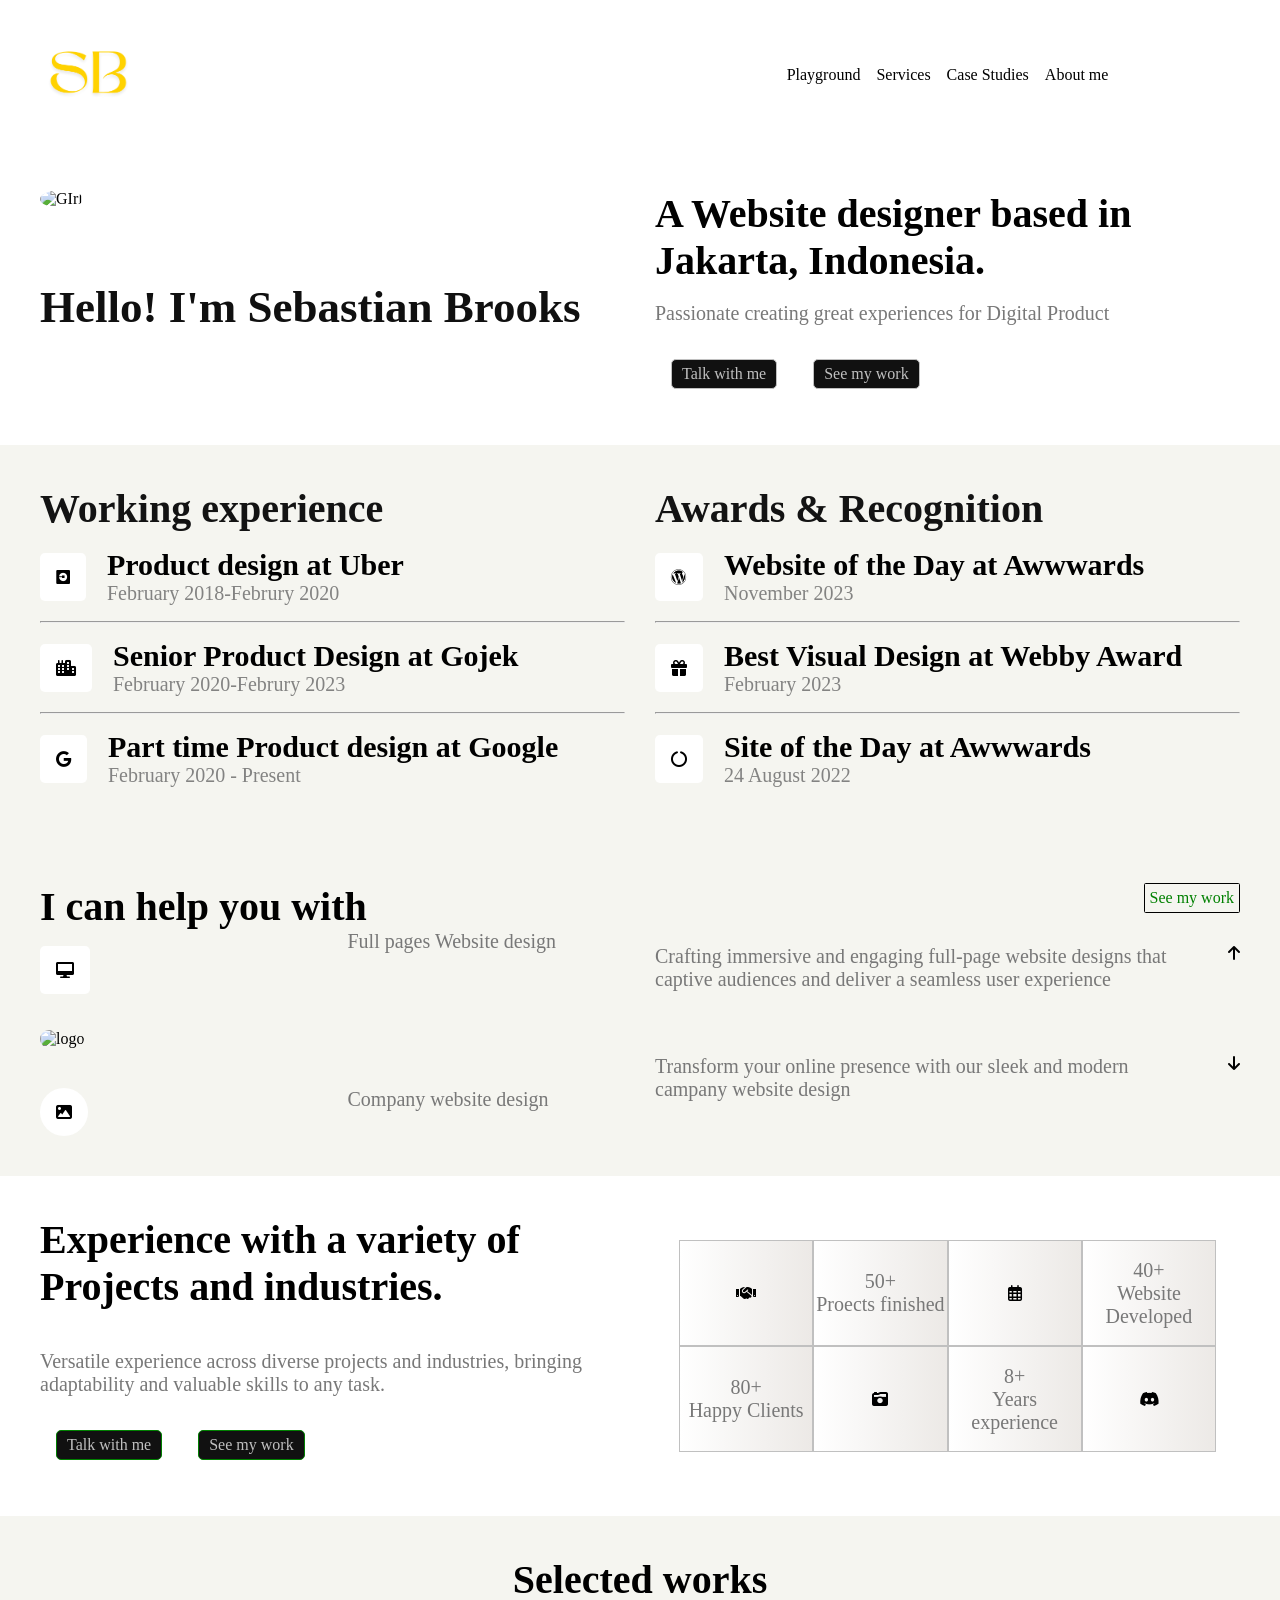
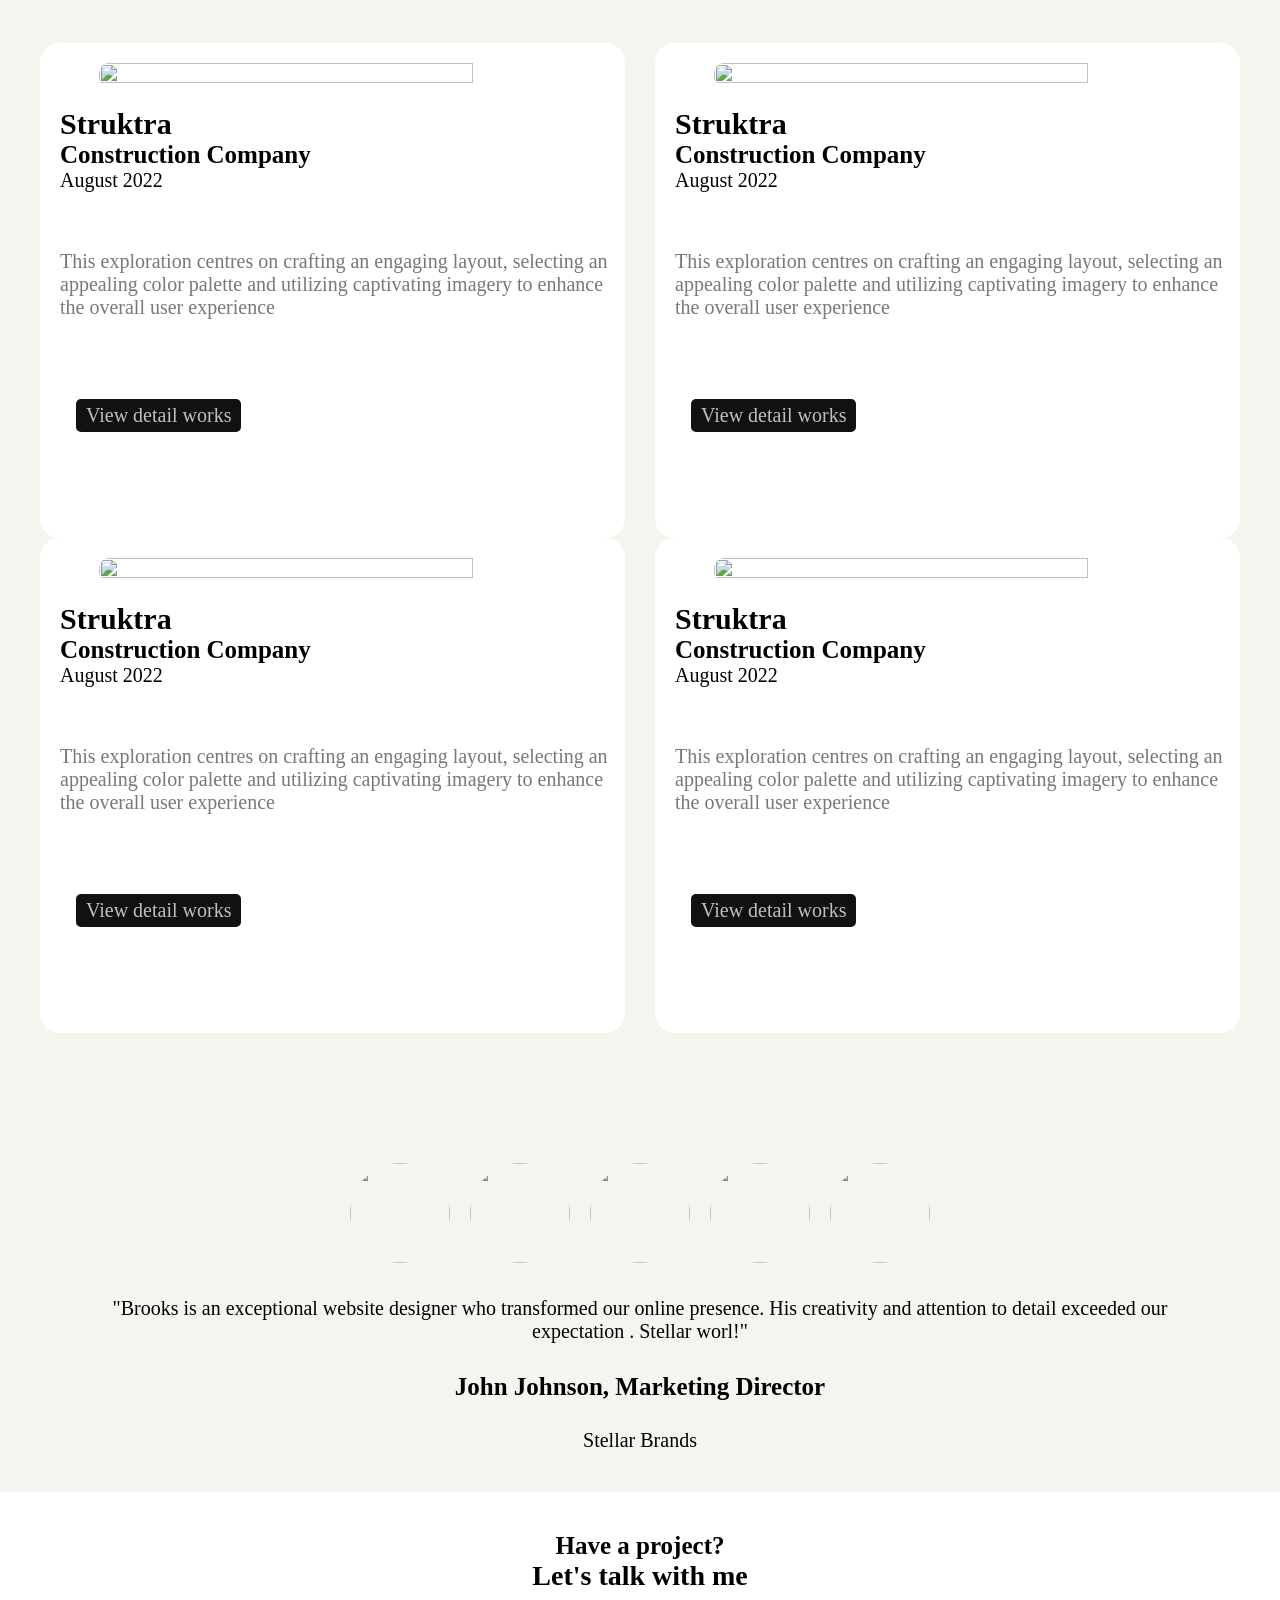
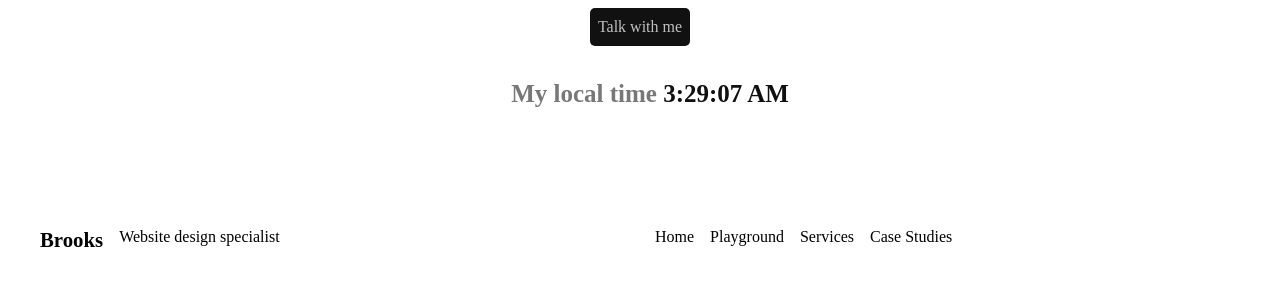
==== Own project.html @ 253f6c7d "complete" ====
<!DOCTYPE html>
<html lang="en">
<head>
    <meta charset="UTF-8">
    <meta name="viewport" content="width=device-width, initial-scale=1.0">
    <title>Project    </title>
  <link rel="stylesheet" href="./style.css">
  <link rel="stylesheet" href="https://cdnjs.cloudflare.com/ajax/libs/font-awesome/6.0.0/css/all.min.css" integrity="sha512-9usAa10IRO0HhonpyAIVpjrylPvoDwiPUiKdWk5t3PyolY1cOd4DSE0Ga+ri4AuTroPR5aQvXU9xC6qOPnzFeg==" crossorigin="anonymous" referrerpolicy="no-referrer" />

</head>
<body>
    <Section class="navbar-section two-grid ">
      
            <div class="img"> <img src="./Technical(3).png" alt="Logo of SB" width="100px" height=""></a></div>

            <div class="nav"> <a href="/" class="nav">Playground</a>
                <a href="/" class="nav">Services</a>
                <a href="/" class="nav">Case Studies</a>
                <a href="/" class="nav">About me</a></div>
        
           
          
             <!-- <a href="/"> <img src='./logo(1).png' alt="logo" class="nav"></a> -->
           
        
   
    </Section>

    <section class="main two-grid">
        <div class="intro-1">
            <div class="img"> <img src="https://images.pexels.com/photos/1036623/pexels-photo-1036623.jpeg?auto=compress&cs=tinysrgb&w=1260&h=750&dpr=2" alt="GIrl "></div>
           
            <h1>Hello! I'm Sebastian Brooks</h1>
        </div>
        <div class="intro-2">
            <h2>A Website designer based in Jakarta, Indonesia. </h2>
            <p>Passionate creating great experiences for Digital Product</p>
            <a href="/"> Talk with me </a>
            <a href=""> See my work</a>
            <!-- <button> Talk with me</button>  -->
         </div>
    </section> 


<section class="Playground two-grid">
<div class="experience">
    <h2>Working experience</h2>
    <div class="icon" >
        <div class="1"> <i class="fa-brands fa-uber"></i></div>
        <div>  <h3>Product design at Uber</h3>
            <p class="duration">February 2018-Februry 2020</p></div>
    </div>
    <hr>
    <div class="icon" >
        <div class="1"> <i class="fa-solid fa-city"></i></div>
        <div>  <h3>Senior Product Design at Gojek</h3>
            <p class="duration">February 2020-Februry 2023</p></div>
    </div>
    <hr>
    <div class="icon" >
        <div class="1"> <i class="fa-brands fa-google"></i></div>
        <div>  <h3>Part time Product design at Google</h3>
            <p class="duration">February 2020 - Present</p></div>
    </div>
   
      
    
    
</div>

<div class="awards">
    <h2>Awards & Recognition</h2>
    <div class="icon" >
        <div class="1"><i class="fa-brands fa-wordpress"></i></div>
        <div>  <h3>Website of the Day at Awwwards</h3>
            <p class="duration">November 2023</p></div>
    </div>
    <hr>
    <div class="icon" >
        <div class="1"> <i class="fa-solid fa-gift"></i></div>
        <div>  <h3>Best Visual Design at Webby Award</h3>
            <p class="duration">February 2023</p></div>
    </div>
    <hr>
    <div class="icon" >
        <div class="1"> <i class="fa-solid fa-circle-notch"></i></div>
        <div>  <h3>Site of the Day at Awwwards</h3>
            <p class="duration">24 August 2022</p></div>
    </div>
</div>
</section > 


<section class="Services two-grid">
    <div class="div-1">
        <h2>I can help you with</h2>
        <div class="two-grid">
            <div class="icon"><i class="fa-solid fa-desktop"></i></div>
            <div><p>Full pages Website design</p></div>
        </div>
        <div class="img"><img src="https://blog.tubikstudio.com/wp-content/uploads/2021/11/garden-website-design.png" alt="logo"></div>

        <div class="two-grid">
            <div><i class="fa-solid fa-image"></i></div>
            <div><p>Company website design</p></div>
        </div>
            </div>
        

    <div class="div-2">
        <div class="btn"><a href="/">See my work </a> </div>
        <div class="arrow">
            <div class="para">  <p>Crafting immersive and engaging full-page website designs that captive audiences and deliver a seamless user experience</p></div>
            <div> <a class="icon"><i class="fa-solid fa-arrow-up"></i></a></div>
           
        </div >
        <div>   <img src="https://fiverr-res.cloudinary.com/images/t_main1,q_auto,f_auto,q_auto,f_auto/gigs/267310761/original/ea6da70c96e2dbf6f3dd034eaaaf943312739d40/design-you-a-beautiful-website.jpg" alt=""></div>
     
        <div class="arrow">
            <div class="para">  <p>Transform your online presence with our sleek and modern campany website design</p></div>
            <div>  <a class="icon"><i class="fa-solid fa-arrow-down"></i></a></div>
          
        </div>
    </div>
</section>

<section class="industries two-grid">
    <div class="div-1">
        <h2>Experience with a variety of Projects and industries.</h2>
        <p> Versatile experience across diverse projects and industries, bringing adaptability and valuable skills to any task.</p>
        <br>
        <a href="/"> Talk with me</a>
        <a href="/"> See my work</a>
    </div>

    <div class="div-2">

        <div class="line-1">

       <div class="box 1"><i class="fa-solid fa-handshake"></i></div>
       <div class="box 1"><p>50+ <br> Proects finished</p></div>
       <div class="box 1"><i class="fa-regular fa-calendar-days"></i></div>
       <div class="box 1"><p>40+ <br> Website Developed</p></div>
       <div class="box 1"> <p>80+ <br>Happy Clients</p></div>
       <div class="box 1"><i class="fa-solid fa-camera-retro"></i></div>
       <div class="box 1"><p>8+ <br>Years experience</p></div>
       <div class="box 1"><i class="fa-brands fa-discord"></i></div>
            <!-- <div class="grid-1 two-grid">
                <div class="dabba"><i class="fa-solid fa-handshake"></i> </div>
                <div class="dabba"><p>50+ <br> Proects finished</p></div>
            </div>
          <div class="grid-2 two-grid">

            <div class="dabba"><i class="fa-regular fa-calendar-days"></i></div>
            <div class="dabba"><p>40+ <br> Website Developed</p></div> -->
          </div>
            
        </div>
        
</section>


<section class="works">
<h2 class="heading"> Selected works</h2>
<div class="two-grid">

    <div class="dabba-1">
        <div class="img">
            <img src="https://colorlib.com/wp-content/uploads/sites/2/library-website-design-1.jpg" alt="">
        </div>
        <div class="ajooba">
            <h3>Struktra </h3>
            <h4>Construction Company</h4>
            <p class=" date">August 2022</p>
        </div>
        <div><p class="para">
            This exploration centres on crafting an engaging layout, selecting an appealing color palette  and utilizing captivating imagery to enhance the overall user experience
            <br> 
            <a href="/"> View detail works</a>
        </p></div>
    </div>


    <div class="dabba-1">
        <div class="img">
            <img src="https://www.hostinger.in/tutorials/wp-content/uploads/sites/2/2023/06/cocacola-landing-page.png" alt="">
        </div>
        <div class="ajooba">
            <h3>Struktra </h3>
            <h4>Construction Company</h4>
            <p class=" date">August 2022</p>
        </div>
        <div><p class="para">
            This exploration centres on crafting an engaging layout, selecting an appealing color palette  and utilizing captivating imagery to enhance the overall user experience
            <br> 
            <a href="/"> View detail works</a>
        </p></div>

    </div>
       
        <div class="dabba-1">
            <div class="img">
                <img src="https://assets.justinmind.com/wp-content/uploads/2021/08/land-book-web-design-inspiration.png" alt="">
            </div>
            <div class="ajooba">
                <h3>Struktra </h3>
                <h4>Construction Company</h4>
                <p class=" date">August 2022</p>
            </div>
            <div><p class="para">
                This exploration centres on crafting an engaging layout, selecting an appealing color palette  and utilizing captivating imagery to enhance the overall user experience
                <br> 
                <a href="/"> View detail works</a>
            </p></div>
    
        </div>
    
        <div class="dabba-1">
            <div class="img">
                <img src="https://www.hostinger.in/tutorials/wp-content/uploads/sites/2/2023/06/cocacola-landing-page.png" alt="">
            </div>
            <div class="ajooba">
                <h3>Struktra </h3>
                <h4>Construction Company</h4>
                <p class=" date">August 2022</p>
            </div>
            <div><p class="para">
                This exploration centres on crafting an engaging layout, selecting an appealing color palette  and utilizing captivating imagery to enhance the overall user experience
                <br> 
                <a href="/" class="btn"> View detail works</a>
            </p></div>
        </div>
</div>
        
 
    </section>
       

  <section class="case ">
    <div class="photos .box-grid">
        <div class="two">
            <div><img src="https://images.pexels.com/photos/1036622/pexels-photo-1036622.jpeg" alt=""></div>
        <div><img src="https://images.pexels.com/photos/774909/pexels-photo-774909.jpeg?auto=compress&cs=tinysrgb&w=1260&h=750&dpr=2" alt=""></div>
        <div><img src="https://images.pexels.com/photos/2379004/pexels-photo-2379004.jpeg" alt=""></div>
        <div><img src="https://images.pexels.com/photos/1181690/pexels-photo-1181690.jpeg?auto=compress&cs=tinysrgb&w=1260&h=750&dpr=2" alt=""></div>
    
        <div><img src="https://images.pexels.com/photos/1043474/pexels-photo-1043474.jpeg?auto=compress&cs=tinysrgb&w=1260&h=750&dpr=2" alt=""></div> </div>

        <div class="para">
            <p>"Brooks is an exceptional website designer who transformed our online  presence. His creativity and attention to detail exceeded our expectation . Stellar worl!" </p>
           
    
        </div>
        
    </div>
   
    <div class="by">
        <h5>John Johnson, Marketing Director</h5>
    <br>
        <p      class="name"
        >Stellar Brands</p>
    </div>

</div>

  </section>



  <section class="footer">
<div>
    <div class="have"> <h4>Have a project?</h4></div>
   <div class="heading">  <h3>Let's talk with me </h3></div>
  <div class="btn"> <a href="/" > Talk with me</a></div>
   
  <div class="para"><h4 >My local time  <span class="time">6:18:31 pm</span>
  </h4></div>
    
</div>
  </section>
    

  <section class="last">
    <div class="two-grid">
        <div class="box-1">
           <div>           
             <a href="/" class="brooks">Brooks</a>
           </div>
           <div>
            <a href="/">Website design specialist</a>
           </div>
          
    </div>

    <div class="box-2">
        <div> <a href="/" class="nav">Home</a></div>
        <div><a href="/" class="nav">Playground</a></div>
        <div><a href="/" class="nav">Services</a></div>
        <div><a href="/" class="nav">Case Studies</a></div>

    </div>
        
</div>
    
  </section>

<script>
 const currentTime = () => {
  const newTime =   new Date().toLocaleTimeString();
 const time = document.querySelector(".time").innerText = newTime;

 } 
 currentTime();
 setInterval(() => {
    currentTime();
 });

//  const intervalid =  setInterval(() => {
//             currentTimes();
//         },1000);
</script> 

</body>
</html>
---- style.css ----
*{
    padding: 0;
    margin: 0;
    box-sizing: border-box;
}


 .two-grid {
    display: grid;
    grid-template-columns: repeat(2,1fr);
    column-gap: 30px;
}

a{
    text-decoration: none;
    color: black;
}

    .navbar-section {
    
        padding:40px;
   

        /* .two-grid {
            display: grid;
            grid-template-columns: repeat(2,1fr);
        } */
       
    
            .nav  {
                /* font-size: rem; */
                /* display: inherit; */
                display: flex;
                gap: 1rem;
                /* padding: 0.1rem; */
                justify-content: center;
                align-items: center;
                position: relative;

                a:hover{
                    color: grey;

                    /* border: 0.1rem solid gray; */
                }
               

               /* padding: 1rem; */
            }
            .img {
                display: flex;
    
                align-items: center;
            }
        }
                
        .main{
            padding: 40px;

            .intro-1 {
            display: inherit;
    
                h1 {
                    font-size: 50px;
                    color: #101010;
                    text-align:left;
                }
                & img {
                border-radius: 50%;
                width:100px;
                height:100px;
                object-fit: cover;
            
            }
        }

        .intro-2 {
            /* display: flex; */
            justify-content: center;
            align-items: center;
            /* margin: 5rem; */
   
            h2 {
                /* padding-top: ; */
                font-size: 40px;
                color: #010101;
                
               
            }
            p{ 
                /* font-size: 1.3rem ; */
                color: #787878;
                margin:18px 0px;
                color: #787878;
            }
            a {
                display: inline-block;
                padding: 5px 10px 5px 10px;
                border: 1px solid;
                
                 color: #c0c0c0;
                background-color: #111111; 
                
                margin:  1rem   ;
                border-radius: 5px;
                &:hover {
                    color: white;
                    background-color: black;
                }
            }
        }

        }          

.Playground {
    background-color: #f5f5f0;
    /* padding: 20px;
    padding-top: 60px;
    padding-bottom: 60px; */
    padding: 40px ;

    hr {
        color: #dfe1d3;
    }
    .icon {
        display: flex;
        align-items: center;
        column-gap: 5px;
        margin: 1rem 0rem 1rem 0rem;
        /* padding: 1rem; */
        /* border: 1px solid black; */
        a {
            display: inline;
            text-decoration: none;
        }

        i {
            padding: 1rem;
            background-color: white;
            border-radius: 5px;
            margin-right: 1rem;
        }
    }
    
    p{
        color: #393938;
        font-size: 18px;
    }

    .duration{
        color: #838382;
    }
    h2 {
        font-size: 35px;
        color: #131313;

    }
    h3 {
        font-size:25px;
    }
}


.Services {

    background-color:#f5f5f0 ;
    padding:40px;
 
  
    p {
        font-size: 1.3rem ;
        color: #787878;
    }
    h3 {
        margin: 0px 0px 40px 0px;
        font-size: 30px;
    }
    img {
        width: 100%;
        height: auto;
        border-radius:10px;
        margin: 20px 0px 40px 0px ;
    }
   
    .div-1 {
        i {
            padding: 1rem;
            background-color: white;
            border-radius: 50%;
            /* padding: 1rem; */

         
        }

        .two-grid {
            .icon {
                display: flex;
                align-items: center;
                column-gap: 1px;
                margin: 1rem 0rem 1rem 0rem;
                /* padding: 1rem; */
                /* border: 1px solid black; */
                a {
                    display: inline;
                    text-decoration: none;
                }
        
                i {
                    padding: 1rem;
                    background-color: white;
                    border-radius: 5px;
                    margin-right: 1rem;
                }
            }  
        }
     

       
        
    }
.div-2{
    .para {
display: inherit;
    }
    .arrow {
        display: flex;
        gap: 2rem;
    }
    
.btn {
    display: flex;
    /* justify-content: end; */
    /* padding-left: 80% ; */
    justify-content: end;

    a{
        display: inline-block;
        border: 1px solid black;
        padding: 5px;
        margin-bottom: 2rem;
        /* margin-left: 2rem; */
        border-radius: 0.1rem;
        color: green;
        &:hover {
            color: lemonchiffon;
            background-color: #393938;
        }
    
    }

}
    /* justify-content: end; */
   

}



}

.industries {
    width: 100%;
    padding: 40px ;
    /* padding: 60px 20px 80px 20px; */
    /* display: inherit; */
    h2 {
        margin: 0px 0px 40px 0;
        font-size: 30px;
}
p{
    /* font-size: 18px;
    /* margin: 0.5rem 0rem  1rem 0rem ; */
    color: #787878; 

    font-size: 1.3rem ;
    color: #787878;
}
a {
    display: inline-block;
    padding: 5px 10px 5px 10px;
    border: 1px solid green;
    color: #c0c0c0;
    background-color: #111111; 
    
    /* color: #c0c0c0; */
    /* background-color: #111111; */
    
    margin:  1rem   ;
    border-radius: 5px;
    &:hover {
        color: white;
        background-color: black;
    }
}

.div-2{
    /* display: flex;
    justify-content: center;
    align-items:center ;
    width: 100%; */
    /* border: 1px solid green; */
    display: inherit;

    .line-1 {
        width: 100%;
        /* border: 1px solid green; */
        /* column-rule-color: #c0c0c0; */
        padding: 1.5rem;
        /* margin: 1.5rem; */
        

       display: grid;

        grid-template-columns: repeat(4,1fr);
        .box {
            width: 100%;
            height: 100%;
            border: 1px solid #c0c0c0;
            display: flex;
            justify-content: center;
            align-items: center;
            text-align: center;
            background: #ECE9E6;  /* fallback for old browsers */
            background: -webkit-linear-gradient(to right, #FFFFFF, #ECE9E6);  /* Chrome 10-25, Safari 5.1-6 */
            background: linear-gradient(to right, #FFFFFF, #ECE9E6); /* W3C, IE 10+/ Edge, Firefox 16+, Chrome 26+, Opera 12+, Safari 7+ */
                        

            

        }
        
       
        
        justify-items: center;
        align-items: center;

      
           
        }

       

    
    }
}


.works {
    background-color: #f5f5f0;

/* padding: 80px 20px 100px  20px; */
padding:40px;


.two-grid {
    display: grid;
    grid-template-columns: repeat(2,1fr);
    
}


.heading {
    display: flex;
    justify-content: center;
    align-items: center;
}
h2 {

    padding: 0px 0px 40px 0px;
    font-size: 35px;}
    .two-grid {
        .dabba-1 {
            width: 100%;
            height: 100%;
            margin-bottom: 50px;
            border-radius: 20px;
            

            background-color:white;

            /* padding-bottom: 100px; */
        
            .img {
                
                display: flex;
                justify-content: center;
                align-items: center;
                margin-top: 20px;
               
            }
            img {
                width:80%;
                height: 80%;
                border-radius:10px;
                object-fit: cover;
                /* margin: 20px 0px 40px 20px ; */
            }
            /* h4 {
                font-size: 28px;      
                  } */
            /* h5 {
                font-size: 20px;
            } */
            .date {
                font-size: 20px;
            }
            .para {
                padding:18px 0 40px 20px;
                /* font-size: 1.3rem ; */
                color: #787878;
            }
            .btn {
              justify-content: baseline;
              align-items: center;
            }
            .ajooba {
                padding: 20px 0px 40px 20px;
            }

            
                a {
                    display: inline-block;
                    /* padding: ; */
                    padding: 5px 10px 5px 10px;
                    /* padding-bottom: 0; */
                    /* border: 1px solid white; */
                    
                     color: #c0c0c0;
                    background-color: #111111; 
                    
                    margin:  1rem   ;
                    margin-top: 5rem;
                    /* margin-bottom: rem; */
                    border-radius: 5px;
                    &:hover {
                        color: white;
                        background-color: black;
                    }
                }
            }
        }
    

            }
            
 .case {


             /* padding: 60px 20px 80px 20px; */
             padding:40px;

                background-color: #f5f5f0;
                .by {
                    h5 {
                        padding: 0px 40px 10px 40px ;
                        display: flex;
                        justify-content: center;
                        align-items: center;
                        font-weight: bolder;
                        font-size: 1.5rem;

                       
                    }

                }
                .name {
                    display: flex;
                    justify-content: center;
                    align-items: center;
                    font-size: 1.3rem;
                }
                .para {
                    padding: 30px 50px 30px 50px ;
                    display: flex;
                    justify-content: center;
                    text-align: center;
                    align-items: center;
                    font-size: 1.5rem;
                    
                    /* margin: 50px 100px; */
                }
                .photos {
                    padding-top: 50px ;

                    width: 100;
                    /* display: flex; */
                    /* flex-direction: row; */
                    justify-content: center;
                    /* align-items: center; */
                    column-gap: 25px;
                    /* padding: 80px ; */
                    .two {
                        /* margin: 0px 20px ; */
                        /* padding: 0px  10px; */
                        /* display: flex; */
                        /* flex-direction: row; */
                        gap: 20px;
                    }
                    .two {
                        flex-wrap: wrap;
                        display: flex;
                        justify-content: center;
                        align-items: center;
                    }
                    
                }
                img {
                    width: 100px ;
                    height: 100px;
                    border-radius: 50%;
                    object-fit: cover;
                }
            }
            
   .footer {

                padding: 40px ;
                /* background-color: orange; */
                /* display: flex;
                 justify-content: center;
                 align-items: center; */
                 /* /* padding:100px  ; */
                 /* padding: 20px auto;  */
                 .have {
                    font-size: 1.3rem ;
                    font-weight: bold;
                    padding: 10px auto;
                    display: flex;
                    justify-content: center;
                    align-items: center;
                 }
                 .heading {
                    font-size: 5rem;
                    font-weight: bolder;
                    padding: 10px auto;
                    display: flex;
                    justify-content: center;
                    align-items: center;
                 }
                 .para {
                    /* font-size: ; */
                    display: flex;
                    justify-content: center;
                    align-items: center;
                    padding:18px 0 40px 20px;
                    font-size: 1.3rem ;
                    color: #787878;
                    span {
                        font-weight: bold;
                        color: #101010;
                    }
                 }
                 .btn {
                    display: flex;
                    justify-content: center;
                    align-items: center;

                 }

                 
                a {
                    display:inline-block;
                    /* padding: ; */
                                        padding: 10px 8px 10px 8px;

                 
                    font-size: 1rem;

                    /* padding-bottom: 0; */
                    /* border: 1px solid white; */
                    
                     color: #c0c0c0;
                    background-color: #111111; 
                    
                    margin:  1rem   ;
                    margin-bottom: rem;
                    border-radius: 5px;
                    &:hover {
                        color: white;
                        background-color: black;
                    }
                }
            }
    
            .last {
                .two-grid {
                    .box-1 {
                        display: flex ;
                        flex-direction: row;
                        & a:hover {
                            color: #787878;
                        }
                    }
                    .box-2 {
                        display: flex ;
                        flex-direction: row;
                        & a:hover {
                            color: #787878;
                        }
                    }
                }
             }
    .last {
        padding:40px;
        /* margin: 3rem; */
                a{
                    margin-right: 1rem;
                    /* font-size: 1.2rem; */
                }
                
               .brooks{
                font-weight: bold;
                font-size: 1.3rem;
               }

   
               

                    

                }
   @media(width >= 1200px) {
                
          
            .main {
                .intro-1 {
                    h1 {
                        font-size: 45px;
                    }
                }
                .intro-2 {
                    h2 {
                        font-size:40px;
                    }
                    p {
                        font-size: 20px;
                    }
                }
            }
            .Playground {
                .experience {
                    h2 {
                        font-size:40px;
                    }
                    .icon {
                    h3 {
                        font-size: 30px;
                        }
                        p {
                       font-size: 20px;
                        }
                    }
                }
    .awards {
        h2 {
            font-size:40px;
        }
        .icon {
            h3 {
                font-size: 30px;
                }
                p {
                
                        font-size: 20px;
                }
    
            }
        }
          }
    
            .Services {
        .div-1 {
            h2 {
                font-size:40px;
            }
            .two-grid {
                p {
                    font-size: 20px;
    
                }
            }
        }
    
        .div-2 {
            .arrow {
                p {
                    font-size: 20px;
    
                }
            }
        }
             }

             
         .industries {
            .div-1 {
                h2 {
                    font-size:40px;

                }
                p {
                    font-size: 20px;

                }
            }

        .div-2 {
            .line-1 {
                .box {
                    p {
                        font-size: 20px;

                    }
                }
            }
        }
         }

         .works {
            h2 {
                font-size:40px;
            }
        .two-grid {
            .dabba-1 {
                p {
                    font-size: 20px;
                }
                .ajooba {
                    h3 {
               font-size: 30px;
                    }
                    h4 {
                        font-size: 25px;

                    }
                    p{
                        font-size: 20px;

                    }
                }

            }
        }
         }
         .case {
            .para {
                p{
                    font-size:20px ;
                }
            }
            .by {
                h5 {
                    font-size: 25px;
                }
                p {
                    font-size:20px ;
                }
            }
         }
         .footer {
            .have {
                h4 {
                    font-size: 25px;

                }
            }
            .heading {
                h3 {
                    font-size: 28px;

                }
            }
            .para {
                h4 {
                    font-size: 25px;

                }
            }
         }
    
   }
         
    @media(width< 1200px){
        
        .main {
            .intro-1 {
                h1 {
                    font-size: 45px;
                }
            }
            .intro-2 {
                h2 {
                    font-size:40px;
                }
                p {
                    font-size: 20px;
                }
            }
        }
        .Playground {
            .experience {
                h2 {
                    font-size:40px;
                }
                .icon {
                h3 {
                    font-size: 30px;
                    }
                    p {
                   font-size: 20px;
                    }
                }
            }
.awards {
    h2 {
        font-size:40px;
    }
    .icon {
        h3 {
            font-size: 30px;
            }
            p {
                    font-size: 20px;
                
            }

        }
    }
}

        .Services {
    .div-1 {
        h2 {
            font-size:40px;
        }
        .two-grid {
            p {
                font-size: 20px;

            }
        }
    }

    .div-2 {
        .arrow {
            p {
                font-size: 20px;

            }
        }
    }
         }

         .industries {
            .div-1 {
                h2 {
                    font-size:40px;

                }
                p {
                    font-size: 20px;

                }
            }

        .div-2 {
            .line-1 {
                .box {
                    p {
                        font-size: 20px;

                    }
                }
            }
        }
         }

         .works {
            h2 {
                font-size:40px;
            }
        .two-grid {
            .dabba-1 {
                p {
                    font-size: 20px;
                }
                .ajooba {
                    h3 {
               font-size: 30px;
                    }
                    h4 {
                        font-size: 25px;

                    }
                    p{
                        font-size: 20px;

                    }
                }

            }
        }
         }
         .case {
            .para {
                p{
                    font-size:20px ;
                }
            }
            .by {
                h5 {
                    font-size: 25px;
                }
                p {
                    font-size:20px ;
                }
            }
         }
         .footer {
            .have {
                h4 {
                    font-size: 25px;

                }
            }
            .heading {
                h3 {
                    font-size: 28px;

                }
            }
            .para {
                h4 {
                    font-size: 25px;

                }
            }
         }
    }

    @media(width < 1000px){

        .main {
            .intro-1 {
                h1 {
                    font-size: 40px;
                }
            }
            .intro-2 {
                h2 {
                    font-size:35px;
                }
                p {
                    font-size: 19px;
                }
            }
        }
        .Playground {
            .experience {
                h2 {
                    font-size:35px;
                }
                .icon {
                h3 {
                    font-size: 30px;
                    }
                    p {
                        font-size: 19px;
                    }
                }
            }
.awards {
    h2 {
        font-size:35px;
    }
    .icon {
        h3 {
            font-size: 30px;
            }
            p {
                font-size: 19px;
            }

        }
    }
}

   .Services {
    .div-1 {
        h2 {
            font-size:35px;
        }
        .two-grid {
            p {
                font-size: 19px;
            }
        }
    }

    .div-2 {
        .arrow {
            p {
                font-size: 19px;
            }
        }
    }
    }

    
    .industries {
        .div-1 {
            h2 {
                font-size:35px;

            }
            p {
                font-size: 19px;

            }
        }

    .div-2 {
        .line-1 {
            .box {
                p {
                    font-size: 19px;

                }
            }
        }
    }
     }

     .works {
        h2 {
            font-size:35px;
        }
    .two-grid {
        .dabba-1 {
            p {
                font-size: 19px;
            }
            .ajooba {
                h3 {
           font-size: 30px;
                }
                h4 {
                    font-size: 25px;

                }
                p{
                    font-size: 19px;

                }
            }

        }
    }
     }
     .case {
        .photos {
            .box-grid {
                .two {
                    display: flex;
                    grid-template-rows: 30%, 70%;
                }
              
            }
        }
        .para {
            p{
                font-size:19px ;
            }
        }
        .by {
            h5 {
                font-size: 23px;
            }
            p {
                font-size:19px ;
            }
        }
     }
     .footer {
        .have {
            h4 {
                font-size: 22px;

            }
        }
        .heading {
            h3 {
                font-size: 25px;

            }
        }
        .para {
            h4 {
                font-size: 22px;

            }
        }
     }
        .Playground, .works .two-grid , .industries ,.Services{
            h2 {
                font-size: 28px;
            }
            h3 {
                font-size:22px;
            }
            h4 {
                font-size: 23px;
            }
        }
       
    }

    @media(width< 850px ){

         .main {
            .intro-1 {
                .img {
                    display: flex;
                    justify-content: center;
                }
                h1 {
                    font-size: 35px;
                }
            }
            .intro-2 {
                h2 {
                    font-size:30px;
                }
                p {
                    font-size: 18px;
                }
            }
        } 

        .Playground {
            .experience {
                h2 {
                    font-size:30px;
                }
                .icon {
                h3 {
                    font-size: 25px;
                    }
                    p {
                        font-size: 18px;
                    }
                }
            }
.awards {
    h2 {
        font-size:30px;
    }
    .icon {
        h3 {
            font-size: 25px;
            }
            p {
                font-size: 18px;
            }

        }
    }
} 


    .Services {
    .div-1 {
        h2 {
            font-size:30px;
        }
        .two-grid {
            p {
                font-size: 18px;
            }
        }
    }

    .div-2 {
        .arrow {
            p {
                font-size: 18px;
            }
        }
    }
     } 

     
    .industries {
        .div-1 {
            h2 {
                font-size:30px;

            }
            p {
                font-size: 18px;

            }
        }

    .div-2 {
        .line-1 {
            .box {
                p {
                    font-size: 18px;

                }
            }
        }
    }
     }

     
     .works {
        h2 {
            font-size:30px;
            margin-top:40px ;
        }
    .two-grid {
        gap:30px ;
        .dabba-1 {
            padding-right: 20px;
         /* margin: 30px; */
            p {
                font-size: 18px;
            }
            .ajooba {
                h3 {
           font-size: 25px;
                }
                h4 {
                    font-size: 20px;

                }
                p{
                    font-size: 18px;

                }
            }

        }
    }
     }
     .case {
        /* .photos {
            .two {
                display: flex;
                flex-direction: column;
            }
        } */

        .para {
            p{
                font-size:18px ;
            }
        }
        .by {
            h5 {
                font-size: 21px;
            }
            p {
                font-size:18px ;
            }
        }
     }

     .footer {
        .have {
            h4 {
                font-size: 20px;

            }
        }
        .heading {
            h3 {
                font-size: 22px;

            }
        }
        .para {
            h4 {
                font-size: 20px;

            }
        }
     }

     .last {
        .two-grid {
            .box-1 {
                display: flex ;
                flex-direction: column;
            }
            .box-2 {
                display: flex ;
                flex-direction: column;
            }
        }
     }

        .main {
            grid-template-columns: 1fr;
          
          
            } 
            .Playground {
                /* display: flex; */
            justify-content: center;

            }

            .Services {
                .div-2 {
                    margin-top: 5rem;
                    .btn {
                        display: flex;
                        justify-content: center;
                    }
                }
            }

            .navbar-section {
                .img {
                    display: flex;
                    justify-content: center;
                }
            }
            .Playground,.Services, .industries, .works, .navbar-section, .works, .main{
                grid-template-columns:1fr;
            }

            .works {
                
                
                .two-grid {
                    grid-template-columns: 1fr;
                }
            }


        .intro-1{
            margin-bottom: 2rem ;
      
    }

    }
       
    @media(width< 650px ){
    
        .main {
            .intro-1 {
                h1 {
                    font-size: 30px;
                }
            }
            .intro-2 {
                h2 {
                    font-size:25px;
                }
                p {
                    font-size: 17px;
                }
            }
        }
                  
        .Playground {
            .experience {
                h2 {
                    font-size:25px;
                }
                .icon {
                h3 {
                    font-size: 20px;
                    }
                    p {
                        font-size: 17px;
                    }
                }
            }
.awards {
    h2 {
        font-size:25px;
    }
    .icon {
        h3 {
            font-size: 20px;
            }
            p {
                font-size: 17px;

            }
        }
    }
   }

    .Services {

    .div-1 {
        h2 {
            font-size:25px;
        }
        .two-grid {
            p {
                font-size: 17px;

            }
        }
    }

    .div-2 {
        .arrow {
            p {
                font-size: 17px;

            }
        }
    }
     }

     
    .industries {
        .div-1 {
            h2 {
                font-size:25px;

            }
            p {
                font-size: 17px;

            }
        }

    .div-2 {
        .line-1 {
            .box {
                p {
                    font-size: 17px;

                }
            }
        }
    }
     }

      
     .works {
        h2 {
            font-size:25px;
        }
    .two-grid {
        .dabba-1 {
            p {
                font-size: 17px;
            }
            .ajooba {
                h3 {
           font-size: 20px;
                }
                h4 {
                    font-size: 15px;

                }
                p{
                    font-size: 17px;

                }
            }

        }
    }
     }
     .case {
        .para {
            p{
                font-size:16px ;
            }
        }
        .by {
            h5 {
                font-size: 20px;
            }
            p {
                font-size:16px ;
            }
        }
     }

     .footer {
        .have {
            h4 {
                font-size: 18px;

            }
        }
        .heading {
            h3 {
                font-size: 20px;

            }
        }
        .para {
            h4 {
                font-size: 18px;

            }
        }
     }
    

    }
    
    @media(width< 450px ){
     .navbar-section {
    padding: 20px;

      }
        .main {
            padding: 20px;

            .intro-1 {
                h1 {
                    font-size: 25px;
                }
            }
            .intro-2 {
                h2 {
                    font-size:20px;
                }
                p {
                    font-size: 16px;
                }
            }
        }
        .Playground {
            padding: 20px;

            .experience {
                h2 {
                    font-size:20px;
                }
                .icon {
                h3 {
                    font-size: 15px;
                    }
                    p {
                        font-size: 16px;

                    }
                }
            }
.awards {
    h2 {
        font-size:20px;
    }
    .icon {
        h3 {
            font-size: 15px;
            }
            p {
                font-size: 16px;

            }
        }
    }
     }

     .Services {
    padding: 20px;

    .div-1 {
        h2 {
            font-size:20px;
        }
        .two-grid {
            p {
                font-size: 16px;

            }
        }
    }

    .div-2 {
        .arrow {
            p {
                font-size: 16px;

            }
        }
    }
    }
       
    .industries {
        padding: 20px;

        .div-1 {
            h2 {
                font-size:20px;

            }
            p {
                font-size: 16px;

            }
        }

    .div-2 {
        .line-1 {
            .box {
                p {
                    font-size: 16px;

                }
            }
        }
    }
     }

         
     .works {
        padding: 20px;
        h2 {
            font-size:20px;
        }
    .two-grid {
        .dabba-1 {
            p {
                font-size: 16px;
            }
            .ajooba {
                h3 {
           font-size: 15px;
                }
                h4 {
                    font-size: 15px;

                }
                p{
                    font-size: 16px;

                }
            }

        }
    }
     }
     .case {
        padding: 20px;

        .para {
            p{
                font-size:15px ;
            }
        }
        .by {
            h5 {
                font-size: 18px;
            }
            p {
                font-size:15px ;
            }
        }
     }
     
     .footer {
        padding: 20px;

        .have {
            h4 {
                font-size: 16px;

            }
        }
        .heading {
            h3 {
                font-size: 18px;

            }
        }
        .para {
            h4 {
                font-size: 16px;

            }
        }
     }
    
    }
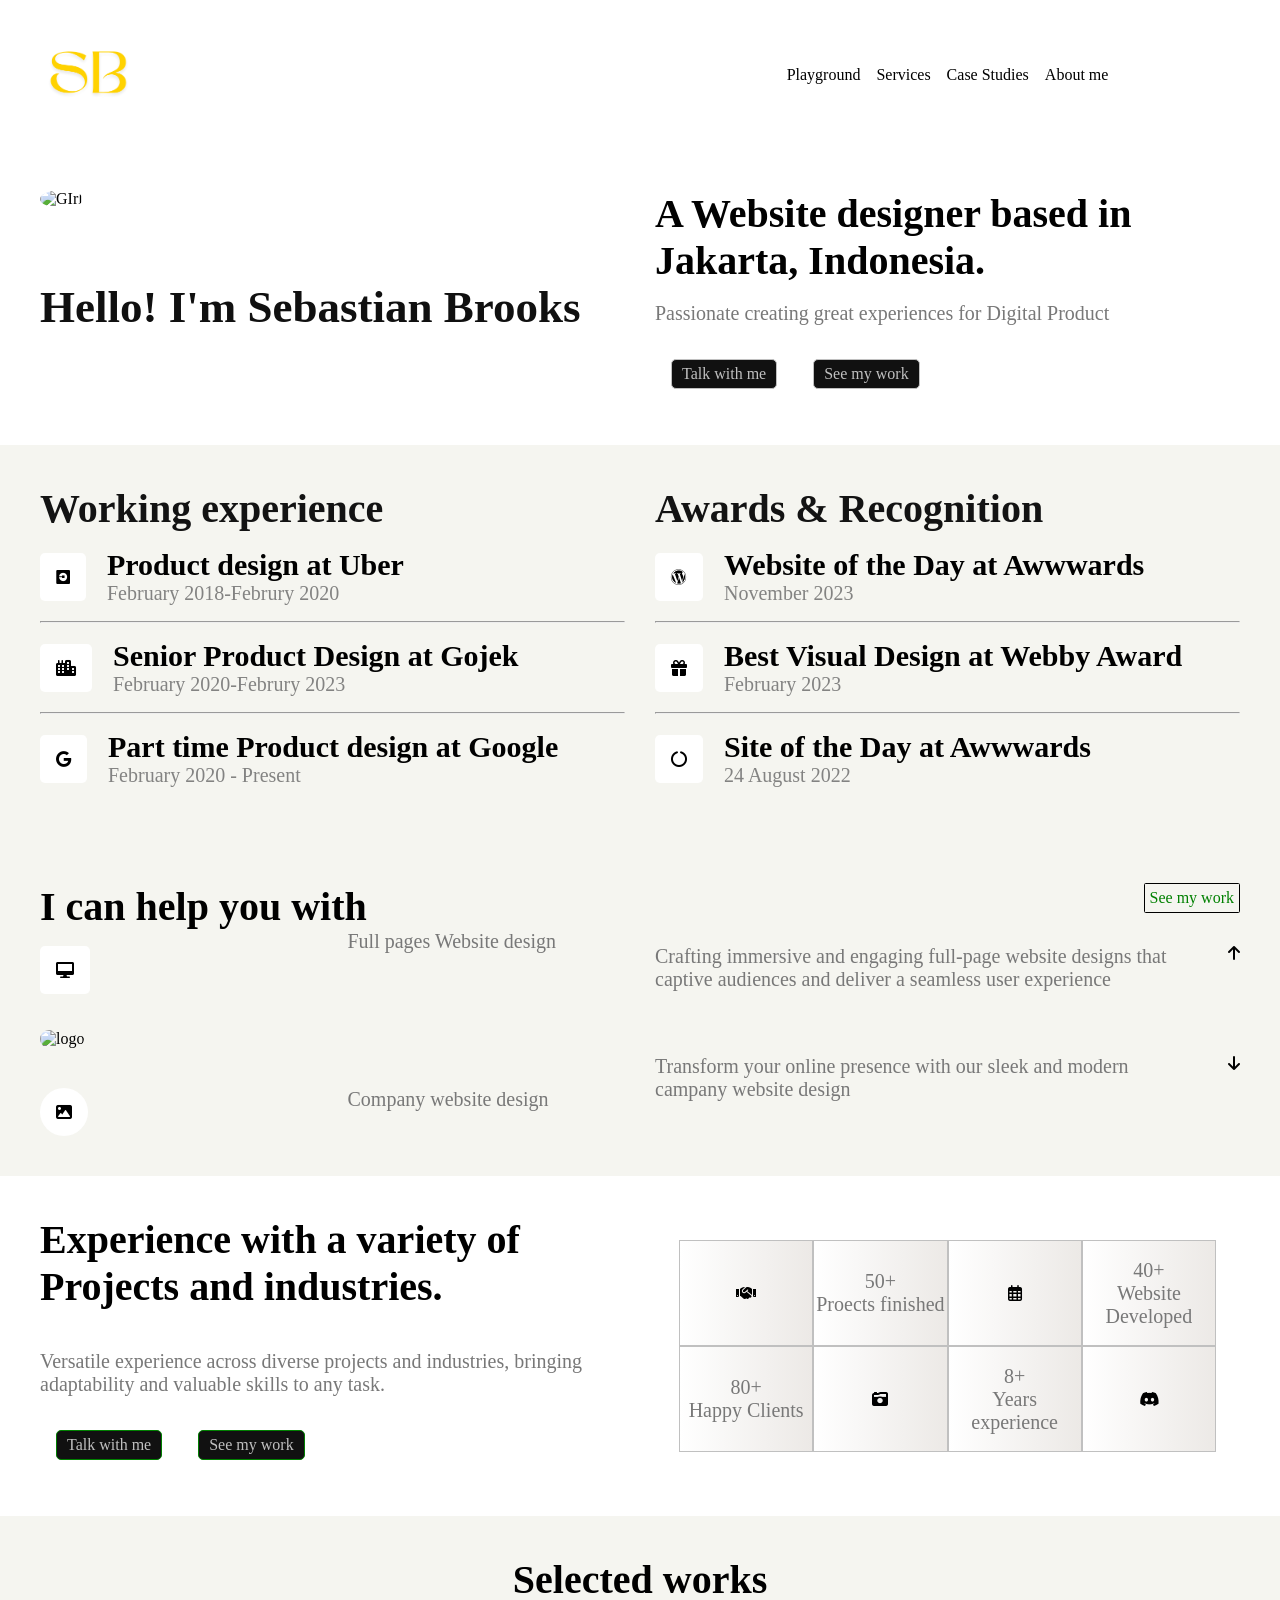
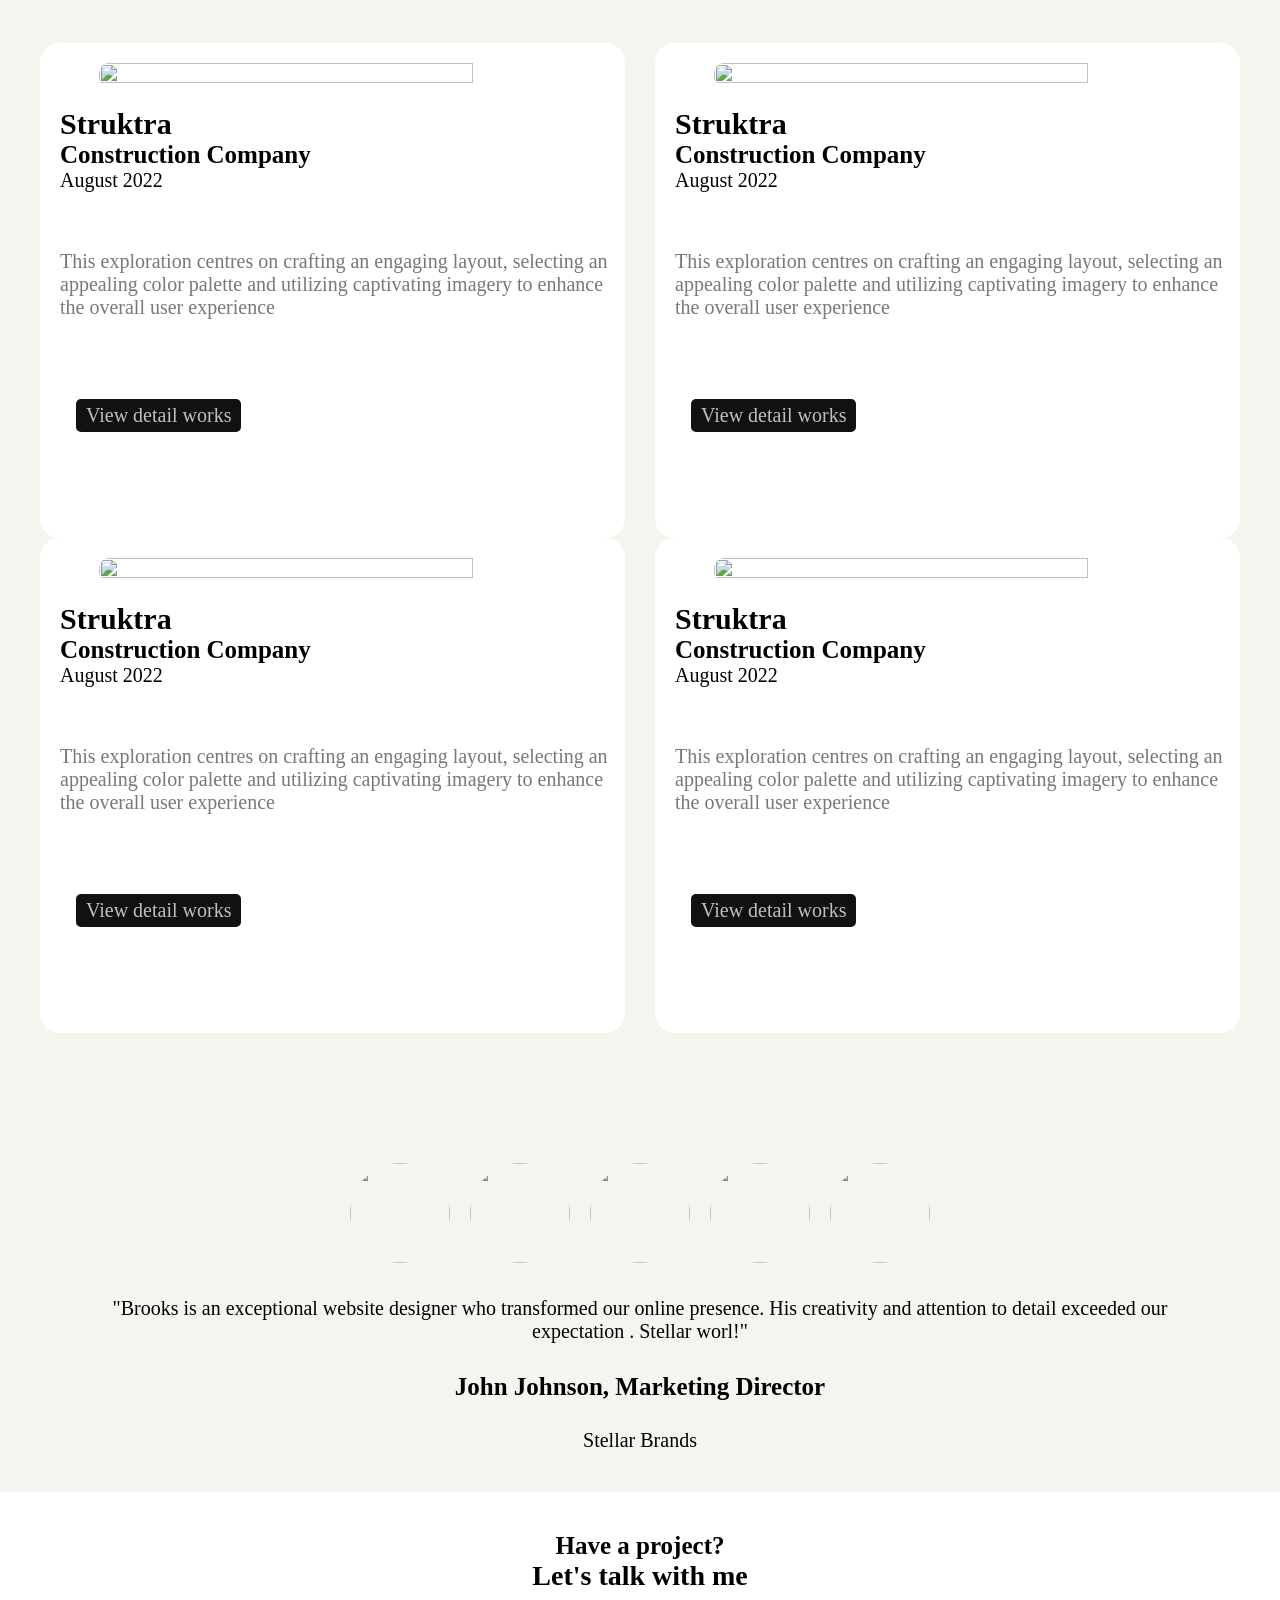
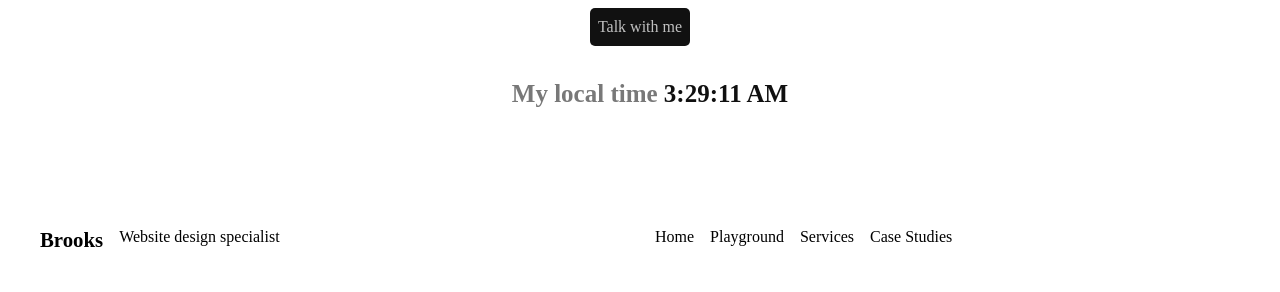
==== commit 66b7ead1: "remove comment" ====
--- a/Own project.html
+++ b/Own project.html
@@ -3,27 +3,22 @@
 <head>
     <meta charset="UTF-8">
     <meta name="viewport" content="width=device-width, initial-scale=1.0">
+    
     <title>Project    </title>
   <link rel="stylesheet" href="./style.css">
   <link rel="stylesheet" href="https://cdnjs.cloudflare.com/ajax/libs/font-awesome/6.0.0/css/all.min.css" integrity="sha512-9usAa10IRO0HhonpyAIVpjrylPvoDwiPUiKdWk5t3PyolY1cOd4DSE0Ga+ri4AuTroPR5aQvXU9xC6qOPnzFeg==" crossorigin="anonymous" referrerpolicy="no-referrer" />
 
 </head>
 <body>
-    <Section class="navbar-section two-grid ">
-      
+    <Section class="navbar-section two-grid ">      
             <div class="img"> <img src="./Technical(3).png" alt="Logo of SB" width="100px" height=""></a></div>
 
             <div class="nav"> <a href="/" class="nav">Playground</a>
                 <a href="/" class="nav">Services</a>
                 <a href="/" class="nav">Case Studies</a>
-                <a href="/" class="nav">About me</a></div>
-        
-           
-          
-             <!-- <a href="/"> <img src='./logo(1).png' alt="logo" class="nav"></a> -->
-           
-        
-   
+                <a href="/" class="nav">About me</a>
+        </div>
+        
     </Section>
 
     <section class="main two-grid">
@@ -37,10 +32,8 @@
             <p>Passionate creating great experiences for Digital Product</p>
             <a href="/"> Talk with me </a>
             <a href=""> See my work</a>
-            <!-- <button> Talk with me</button>  -->
          </div>
     </section> 
-
 
 <section class="Playground two-grid">
 <div class="experience">
@@ -62,10 +55,6 @@
         <div>  <h3>Part time Product design at Google</h3>
             <p class="duration">February 2020 - Present</p></div>
     </div>
-   
-      
-    
-    
 </div>
 
 <div class="awards">
